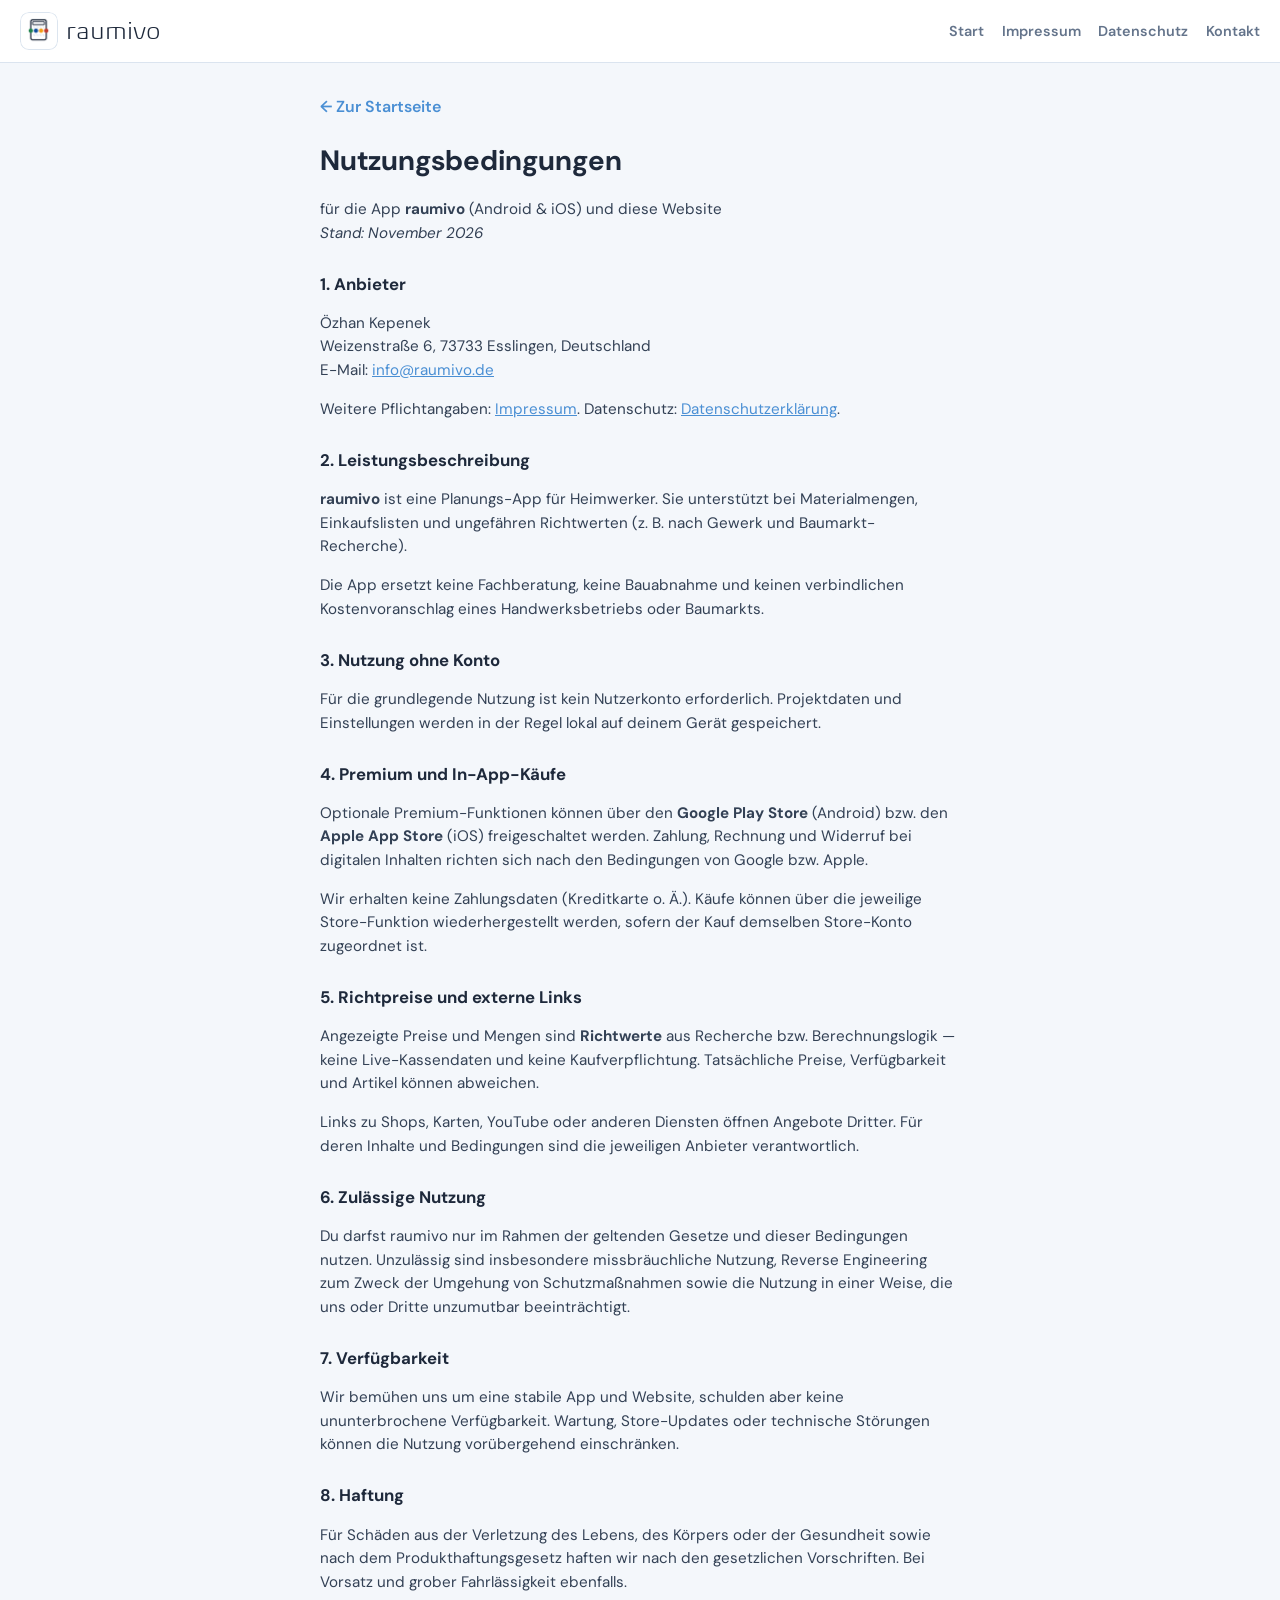
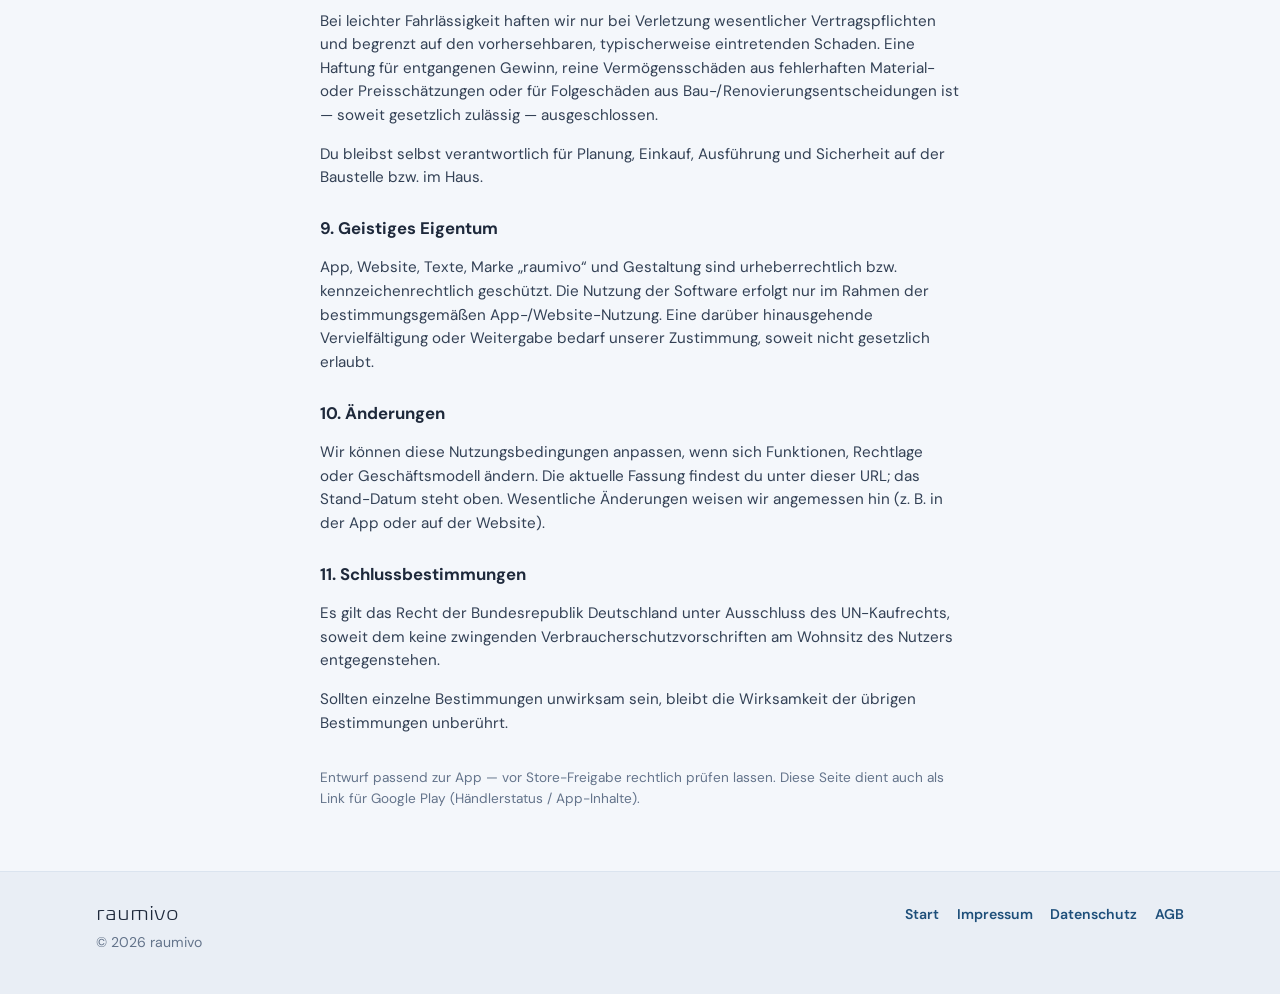
==== agb.html @ 6d39c4d2 "Add Nutzungsbedingungen (AGB) page and footer links for Play Store. Co-authored-by: Cursor <cursorag" ====
<!DOCTYPE html>
<html lang="de">
<head>
    <meta charset="UTF-8">
    <meta name="viewport" content="width=device-width, initial-scale=1">
    <title>Nutzungsbedingungen — raumivo</title>
    <meta name="description" content="Nutzungsbedingungen (AGB) für die App raumivo und die Website raumivo.de.">
    <meta name="theme-color" content="#3A7BC8">
    <link rel="icon" type="image/png" href="img/logo.png">
    <link rel="preconnect" href="https://fonts.googleapis.com">
    <link rel="preconnect" href="https://fonts.gstatic.com" crossorigin>
    <link href="https://fonts.googleapis.com/css2?family=DM+Sans:ital,opsz,wght@0,9..40,400;0,9..40,600;0,9..40,700;1,9..40,400&display=swap" rel="stylesheet">
    <link rel="stylesheet" href="site.css">
</head>
<body>
    <header class="site-header">
        <a class="brand" href="index.html" aria-label="raumivo Start">
            <img src="img/logo.png" width="40" height="40" alt="">
            <span class="brand-name raumivo-wordmark">raumivo</span>
        </a>
        <nav class="site-nav" aria-label="Seiten">
            <a href="index.html">Start</a>
            <a href="impressum.html">Impressum</a>
            <a href="datenschutz.html">Datenschutz</a>
            <a href="mailto:info@raumivo.de" data-site-email>Kontakt</a>
        </nav>
    </header>

    <main class="legal-page">
        <div class="section-inner">
            <a class="back-link" href="index.html">← Zur Startseite</a>
            <h1>Nutzungsbedingungen</h1>
            <p>für die App <strong>raumivo</strong> (Android &amp; iOS) und diese Website<br>
                <em>Stand: November 2026</em></p>

            <h2>1. Anbieter</h2>
            <p>
                Özhan Kepenek<br>
                Weizenstraße 6, 73733 Esslingen, Deutschland<br>
                E-Mail: <a href="mailto:info@raumivo.de" data-site-email="fill">info@raumivo.de</a>
            </p>
            <p>Weitere Pflichtangaben: <a href="impressum.html">Impressum</a>. Datenschutz: <a href="datenschutz.html">Datenschutzerklärung</a>.</p>

            <h2>2. Leistungsbeschreibung</h2>
            <p><strong>raumivo</strong> ist eine Planungs-App für Heimwerker. Sie unterstützt bei Materialmengen, Einkaufslisten und ungefähren Richtwerten (z.&nbsp;B. nach Gewerk und Baumarkt-Recherche).</p>
            <p>Die App ersetzt keine Fachberatung, keine Bauabnahme und keinen verbindlichen Kostenvoranschlag eines Handwerksbetriebs oder Baumarkts.</p>

            <h2>3. Nutzung ohne Konto</h2>
            <p>Für die grundlegende Nutzung ist kein Nutzerkonto erforderlich. Projektdaten und Einstellungen werden in der Regel lokal auf deinem Gerät gespeichert.</p>

            <h2>4. Premium und In-App-Käufe</h2>
            <p>Optionale Premium-Funktionen können über den <strong>Google Play Store</strong> (Android) bzw. den <strong>Apple App Store</strong> (iOS) freigeschaltet werden. Zahlung, Rechnung und Widerruf bei digitalen Inhalten richten sich nach den Bedingungen von Google bzw. Apple.</p>
            <p>Wir erhalten keine Zahlungsdaten (Kreditkarte o.&nbsp;Ä.). Käufe können über die jeweilige Store-Funktion wiederhergestellt werden, sofern der Kauf demselben Store-Konto zugeordnet ist.</p>

            <h2>5. Richtpreise und externe Links</h2>
            <p>Angezeigte Preise und Mengen sind <strong>Richtwerte</strong> aus Recherche bzw. Berechnungslogik — keine Live-Kassendaten und keine Kaufverpflichtung. Tatsächliche Preise, Verfügbarkeit und Artikel können abweichen.</p>
            <p>Links zu Shops, Karten, YouTube oder anderen Diensten öffnen Angebote Dritter. Für deren Inhalte und Bedingungen sind die jeweiligen Anbieter verantwortlich.</p>

            <h2>6. Zulässige Nutzung</h2>
            <p>Du darfst raumivo nur im Rahmen der geltenden Gesetze und dieser Bedingungen nutzen. Unzulässig sind insbesondere missbräuchliche Nutzung, Reverse Engineering zum Zweck der Umgehung von Schutzmaßnahmen sowie die Nutzung in einer Weise, die uns oder Dritte unzumutbar beeinträchtigt.</p>

            <h2>7. Verfügbarkeit</h2>
            <p>Wir bemühen uns um eine stabile App und Website, schulden aber keine ununterbrochene Verfügbarkeit. Wartung, Store-Updates oder technische Störungen können die Nutzung vorübergehend einschränken.</p>

            <h2>8. Haftung</h2>
            <p>Für Schäden aus der Verletzung des Lebens, des Körpers oder der Gesundheit sowie nach dem Produkthaftungsgesetz haften wir nach den gesetzlichen Vorschriften. Bei Vorsatz und grober Fahrlässigkeit ebenfalls.</p>
            <p>Bei leichter Fahrlässigkeit haften wir nur bei Verletzung wesentlicher Vertragspflichten und begrenzt auf den vorhersehbaren, typischerweise eintretenden Schaden. Eine Haftung für entgangenen Gewinn, reine Vermögensschäden aus fehlerhaften Material- oder Preisschätzungen oder für Folgeschäden aus Bau-/Renovierungsentscheidungen ist — soweit gesetzlich zulässig — ausgeschlossen.</p>
            <p>Du bleibst selbst verantwortlich für Planung, Einkauf, Ausführung und Sicherheit auf der Baustelle bzw. im Haus.</p>

            <h2>9. Geistiges Eigentum</h2>
            <p>App, Website, Texte, Marke „raumivo“ und Gestaltung sind urheberrechtlich bzw. kennzeichenrechtlich geschützt. Die Nutzung der Software erfolgt nur im Rahmen der bestimmungsgemäßen App-/Website-Nutzung. Eine darüber hinausgehende Vervielfältigung oder Weitergabe bedarf unserer Zustimmung, soweit nicht gesetzlich erlaubt.</p>

            <h2>10. Änderungen</h2>
            <p>Wir können diese Nutzungsbedingungen anpassen, wenn sich Funktionen, Rechtlage oder Geschäftsmodell ändern. Die aktuelle Fassung findest du unter dieser URL; das Stand-Datum steht oben. Wesentliche Änderungen weisen wir angemessen hin (z.&nbsp;B. in der App oder auf der Website).</p>

            <h2>11. Schlussbestimmungen</h2>
            <p>Es gilt das Recht der Bundesrepublik Deutschland unter Ausschluss des UN-Kaufrechts, soweit dem keine zwingenden Verbraucherschutzvorschriften am Wohnsitz des Nutzers entgegenstehen.</p>
            <p>Sollten einzelne Bestimmungen unwirksam sein, bleibt die Wirksamkeit der übrigen Bestimmungen unberührt.</p>

            <p style="margin-top:2rem;font-size:0.85rem;color:#64748b;">Entwurf passend zur App — vor Store-Freigabe rechtlich prüfen lassen. Diese Seite dient auch als Link für Google Play (Händlerstatus / App-Inhalte).</p>
        </div>
    </main>

    <footer class="site-footer">
        <div class="section-inner">
            <div>
                <strong class="brand-name raumivo-wordmark" style="font-size:1.25rem;">raumivo</strong>
                <p style="margin:0.35rem 0 0;">© 2026 raumivo</p>
            </div>
            <div class="footer-links">
                <a href="index.html">Start</a>
                <a href="impressum.html">Impressum</a>
                <a href="datenschutz.html">Datenschutz</a>
                <a href="agb.html">AGB</a>
            </div>
        </div>
    </footer>

    <script src="site-config.js"></script>
    <script src="site.js"></script>
</body>
</html>
---- site.css ----
/* raumivo.de — gemeinsame Website-Styles */
@font-face {
    font-family: "Biome";
    font-style: normal;
    font-weight: 300;
    font-display: swap;
    src: url("./Biome-W04-Light.ttf") format("truetype");
}

:root {
    --blue: #3a7bc8;
    --blue-mid: #4a8fd4;
    --blue-deep: #1e4f7a;
    --blue-soft: #e8f1fa;
    --yellow: #eebb22;
    --laminat: #d97706;
    --ink: #1e293b;
    --muted: #64748b;
    --line: #dbe4ef;
    --paper: #f4f7fb;
    --white: #ffffff;
    --font-wordmark: "Biome", -apple-system, BlinkMacSystemFont, "Segoe UI", system-ui, sans-serif;
    --font-body: "DM Sans", system-ui, sans-serif;
    --radius: 1rem;
    --max: 68rem;
}

*,
*::before,
*::after {
    box-sizing: border-box;
}

html {
    scroll-behavior: smooth;
}

body {
    margin: 0;
    font-family: var(--font-body);
    color: var(--ink);
    background: var(--paper);
    line-height: 1.55;
    -webkit-font-smoothing: antialiased;
}

img {
    max-width: 100%;
    height: auto;
    display: block;
}

a {
    color: var(--blue-mid);
}

a:hover {
    color: var(--blue-deep);
}

.raumivo-wordmark {
    font-family: var(--font-wordmark);
    font-weight: 300;
    letter-spacing: 0;
    text-transform: lowercase;
}

.site-header {
    position: sticky;
    top: 0;
    z-index: 20;
    display: flex;
    align-items: center;
    justify-content: space-between;
    gap: 0.75rem 1rem;
    padding: 0.75rem 1.25rem;
    /* Solid — transparent logo must not sit on frosted/hero bleed */
    background: #fff;
    border-bottom: 1px solid var(--line);
}

.brand {
    display: inline-flex;
    align-items: center;
    gap: 0.55rem;
    text-decoration: none;
    color: inherit;
    min-width: 0;
    flex-shrink: 0;
}

.brand img {
    width: 2.35rem;
    height: 2.35rem;
    flex-shrink: 0;
    padding: 0.2rem;
    border-radius: 0.55rem;
    background: #fff;
    box-shadow: inset 0 0 0 1px rgba(219, 228, 239, 0.95);
}

.brand-name {
    font-size: 1.45rem;
    line-height: 1;
    color: var(--ink);
}

.site-nav {
    display: flex;
    flex-wrap: nowrap;
    align-items: center;
    justify-content: flex-end;
    gap: 0.85rem 1.1rem;
    font-size: 0.9rem;
    font-weight: 600;
}

.site-nav a {
    text-decoration: none;
    color: var(--muted);
    white-space: nowrap;
}

.site-nav a:hover {
    color: var(--blue);
}

@media (max-width: 560px) {
    .site-header {
        flex-wrap: wrap;
        padding: 0.65rem 1rem 0.7rem;
        row-gap: 0.55rem;
    }

    .brand {
        width: 100%;
    }

    .brand img {
        width: 2.1rem;
        height: 2.1rem;
    }

    .brand-name {
        font-size: 1.28rem;
    }

    .site-nav {
        width: 100%;
        justify-content: flex-start;
        gap: 1rem;
        font-size: 0.82rem;
        padding-top: 0.15rem;
        border-top: 1px solid var(--line);
    }
}

/* —— Hero (full-bleed Laminat) —— */
.hero {
    position: relative;
    overflow: hidden;
    min-height: min(92vh, 46rem);
    display: flex;
    align-items: flex-end;
    padding: 3.5rem 1.25rem 3rem;
    color: #fff;
}

.hero-bg {
    position: absolute;
    inset: 0;
    background-size: cover;
    background-position: center;
    transform: scale(1.02);
    animation: heroZoom 14s ease-out both;
}

.hero-shade {
    position: absolute;
    inset: 0;
    background: linear-gradient(
        115deg,
        rgba(15, 23, 42, 0.82) 0%,
        rgba(15, 23, 42, 0.55) 48%,
        rgba(30, 79, 122, 0.35) 100%
    );
}

.hero-inner {
    position: relative;
    z-index: 1;
    width: 100%;
    max-width: var(--max);
    margin: 0 auto;
    animation: heroIn 0.8s ease both;
}

.hero-brand {
    display: flex;
    align-items: center;
    gap: 0.85rem;
    margin-bottom: 1.1rem;
}

.logo-plate {
    display: grid;
    place-items: center;
    width: 4.35rem;
    height: 4.35rem;
    border-radius: 1.05rem;
    background: #fff;
    box-shadow: 0 8px 22px rgba(15, 23, 42, 0.28);
    flex-shrink: 0;
}

.hero-brand img {
    width: 3.35rem;
    height: 3.35rem;
    filter: none;
}

.hero-slogans {
    display: flex;
    flex-wrap: wrap;
    gap: 0.45rem;
    list-style: none;
    margin: 0 0 0.9rem;
    padding: 0;
    max-width: 36rem;
}

.hero-slogans li {
    margin: 0;
    padding: 0.32rem 0.7rem;
    border-radius: 999px;
    background: rgba(255, 255, 255, 0.16);
    border: 1px solid rgba(255, 255, 255, 0.38);
    color: #fff;
    font-size: 0.86rem;
    font-weight: 700;
    letter-spacing: -0.01em;
}

.hero-wordmark {
    font-size: clamp(2.75rem, 9vw, 4.5rem);
    line-height: 1;
    margin: 0;
    color: #fff;
    text-shadow: 0 2px 18px rgba(0, 0, 0, 0.35);
}

.hero-kicker {
    display: inline-block;
    margin: 0 0 0.55rem;
    padding: 0.2rem 0.55rem;
    border-radius: 999px;
    background: rgba(217, 119, 6, 0.95);
    color: #fff;
    font-size: 0.72rem;
    font-weight: 800;
    letter-spacing: 0.06em;
    text-transform: uppercase;
}

.hero-headline {
    font-family: var(--font-body);
    font-size: clamp(1.4rem, 3.8vw, 2rem);
    font-weight: 700;
    line-height: 1.2;
    max-width: 18ch;
    margin: 0 0 0.75rem;
    color: #fff;
    letter-spacing: -0.02em;
}

.hero-lead {
    max-width: 34rem;
    margin: 0 0 1.5rem;
    font-size: 1.05rem;
    color: rgba(255, 255, 255, 0.88);
}

.cta-row {
    display: flex;
    flex-wrap: wrap;
    gap: 0.65rem;
}

.btn {
    display: inline-flex;
    align-items: center;
    justify-content: center;
    min-height: 2.85rem;
    padding: 0.7rem 1.15rem;
    border-radius: 999px;
    font-family: var(--font-body);
    font-size: 0.95rem;
    font-weight: 700;
    text-decoration: none;
    border: 2px solid transparent;
    transition: transform 0.18s ease, background 0.18s ease, border-color 0.18s ease, color 0.18s ease;
}

.btn:hover {
    transform: translateY(-1px);
}

.btn-primary {
    background: var(--blue);
    color: var(--white);
}

.btn-primary:hover {
    background: #2f6aaf;
    color: var(--white);
}

.btn-secondary {
    background: rgba(255, 255, 255, 0.95);
    color: var(--blue-deep);
    border-color: transparent;
}

.btn-secondary:hover {
    background: #fff;
    color: var(--blue);
}

.btn.is-soon.btn-secondary,
.btn.is-soon.btn-primary {
    opacity: 0.98;
}

.btn-ghost {
    background: transparent;
    color: var(--blue-deep);
    border-color: transparent;
    text-decoration: underline;
    text-underline-offset: 3px;
    font-weight: 600;
}

.btn-ghost-on-dark {
    color: rgba(255, 255, 255, 0.92);
}

.btn-ghost-on-dark:hover {
    color: #fff;
}

/* —— Sections —— */
.section {
    padding: 3.5rem 1.25rem;
}

.section-inner {
    max-width: var(--max);
    margin: 0 auto;
}

.section h2 {
    font-family: var(--font-body);
    font-size: clamp(1.45rem, 3vw, 1.85rem);
    font-weight: 700;
    letter-spacing: -0.02em;
    margin: 0 0 0.5rem;
}

.section-lead {
    margin: 0 0 1.75rem;
    max-width: 36rem;
    color: var(--muted);
}

/* Gewerk-Fotos */
.section-trades {
    background: var(--white);
    border-bottom: 1px solid var(--line);
}

.section-trades h2 {
    margin-bottom: 1.35rem;
}

.trade-grid {
    display: grid;
    grid-template-columns: 1fr 1fr;
    gap: 0.7rem;
}

@media (min-width: 800px) {
    .trade-grid {
        grid-template-columns: 2fr 1fr 1fr;
        grid-template-rows: auto auto;
        gap: 0.85rem;
    }

    .trade-tile--star {
        grid-row: span 2;
        min-height: 100%;
    }
}

.trade-tile {
    position: relative;
    isolation: isolate;
    min-height: 7.6rem;
    border-radius: 1rem;
    overflow: hidden;
    box-shadow: 0 1px 2px rgba(15, 23, 42, 0.08);
}

.trade-tile--star {
    min-height: 10.5rem;
    box-shadow: 0 0 0 2px var(--laminat), 0 8px 22px rgba(217, 119, 6, 0.22);
}

.trade-tile-bg {
    position: absolute;
    inset: 0;
    background-size: cover;
    background-position: center;
}

.trade-tile-shade {
    position: absolute;
    inset: 0;
    background: linear-gradient(
        to top,
        rgba(15, 23, 42, 0.75) 0%,
        rgba(15, 23, 42, 0.32) 45%,
        rgba(15, 23, 42, 0.1) 100%
    );
}

.trade-tile-label {
    position: absolute;
    left: 0.75rem;
    right: 0.75rem;
    bottom: 0.7rem;
    z-index: 2;
    color: #fff;
    font-size: 1rem;
    font-weight: 800;
    text-shadow: 0 1px 3px rgba(0, 0, 0, 0.4);
}

.trade-tile-badge {
    position: absolute;
    top: 0.6rem;
    right: 0.6rem;
    z-index: 2;
    padding: 0.18rem 0.5rem;
    border-radius: 999px;
    background: rgba(217, 119, 6, 0.95);
    color: #fff;
    font-size: 0.65rem;
    font-weight: 800;
    letter-spacing: 0.05em;
    text-transform: uppercase;
}

.trade-tile--laminat::after,
.trade-tile--fliesen::after,
.trade-tile--farbe::after,
.trade-tile--tapete::after,
.trade-tile--putz::after,
.trade-tile--trockenbau::after {
    content: "";
    position: absolute;
    left: 0;
    right: 0;
    bottom: 0;
    height: 3px;
    z-index: 2;
}

.trade-tile--laminat::after { background: #d97706; }
.trade-tile--fliesen::after { background: #0d9488; }
.trade-tile--farbe::after { background: #3a7bc8; }
.trade-tile--tapete::after { background: #cc292b; }
.trade-tile--putz::after { background: #109342; }
.trade-tile--trockenbau::after { background: #eebb22; }

.section-how {
    background: var(--paper);
    border-bottom: 1px solid var(--line);
}

.steps {
    display: grid;
    gap: 1.25rem;
    list-style: none;
    margin: 0;
    padding: 0;
    counter-reset: step;
}

@media (min-width: 720px) {
    .steps {
        grid-template-columns: repeat(3, 1fr);
        gap: 1.5rem;
    }
}

.step {
    counter-increment: step;
    padding: 1.25rem 1.15rem;
    border-left: 3px solid var(--yellow);
    background: linear-gradient(180deg, #fff, var(--paper));
    animation: riseIn 0.7s ease both;
}

.step:nth-child(2) { animation-delay: 0.08s; }
.step:nth-child(3) { animation-delay: 0.16s; }

.step::before {
    content: counter(step);
    display: block;
    font-size: 1.5rem;
    font-weight: 700;
    color: var(--blue);
    margin-bottom: 0.35rem;
}

.step h3 {
    margin: 0 0 0.35rem;
    font-size: 1.05rem;
}

.step p {
    margin: 0;
    font-size: 0.95rem;
    color: var(--muted);
}

.checks {
    list-style: none;
    margin: 0;
    padding: 0;
    display: grid;
    gap: 0.85rem;
}

@media (min-width: 720px) {
    .checks {
        grid-template-columns: 1fr 1fr;
        gap: 0.9rem 1.5rem;
    }
}

.checks li {
    display: flex;
    gap: 0.7rem;
    align-items: flex-start;
    font-size: 0.98rem;
}

.check-mark {
    flex-shrink: 0;
    width: 1.35rem;
    height: 1.35rem;
    margin-top: 0.12rem;
    border-radius: 999px;
    background: var(--blue);
    color: var(--white);
    display: grid;
    place-items: center;
    font-size: 0.75rem;
    font-weight: 800;
}

.section-premium {
    background: linear-gradient(120deg, rgba(58, 123, 200, 0.1), rgba(238, 187, 34, 0.12));
    border-top: 1px solid var(--line);
}

.premium-box {
    max-width: 40rem;
}

.premium-box p {
    margin: 0 0 1rem;
    color: var(--muted);
}

.section-contact {
    background: var(--white);
    border-top: 1px solid var(--line);
    padding-top: 2rem;
    padding-bottom: 2rem;
}

.contact-box {
    max-width: 40rem;
}

.contact-hint {
    margin: 0;
    color: var(--muted);
    font-size: 0.95rem;
    line-height: 1.5;
}

.contact-hint a {
    font-weight: 700;
    text-decoration: underline;
    text-underline-offset: 3px;
}

/* —— Legal pages —— */
.legal-page {
    padding: 2rem 1.25rem 3rem;
}

.legal-page .section-inner {
    max-width: 40rem;
}

.legal-page h1 {
    font-size: 1.75rem;
    margin: 0 0 0.75rem;
}

.legal-page h2 {
    font-size: 1.05rem;
    margin: 1.6rem 0 0.5rem;
}

.legal-page p,
.legal-page li {
    color: #334155;
    font-size: 0.95rem;
}

.note-pending {
    background: #fff8e6;
    border: 1px solid #f0d889;
    border-radius: var(--radius);
    padding: 0.85rem 1rem;
    font-size: 0.9rem;
    color: #6b5420;
}

.back-link {
    display: inline-block;
    margin-bottom: 1.25rem;
    font-weight: 600;
    text-decoration: none;
}

/* —— Footer —— */
.site-footer {
    padding: 2rem 1.25rem 2.5rem;
    border-top: 1px solid var(--line);
    background: #e9eef5;
    color: var(--muted);
    font-size: 0.88rem;
}

.site-footer .section-inner {
    display: flex;
    flex-wrap: wrap;
    gap: 1rem 1.5rem;
    justify-content: space-between;
    align-items: flex-start;
}

.footer-links {
    display: flex;
    flex-wrap: wrap;
    gap: 0.85rem 1.1rem;
}

.footer-links a {
    text-decoration: none;
    font-weight: 600;
    color: var(--blue-deep);
}

@keyframes heroIn {
    from { opacity: 0; transform: translateY(12px); }
    to { opacity: 1; transform: translateY(0); }
}

@keyframes heroZoom {
    from { transform: scale(1.08); }
    to { transform: scale(1.02); }
}

@keyframes riseIn {
    from { opacity: 0; transform: translateY(10px); }
    to { opacity: 1; transform: translateY(0); }
}

@media (prefers-reduced-motion: reduce) {
    *,
    *::before,
    *::after {
        animation: none !important;
        transition: none !important;
    }
}
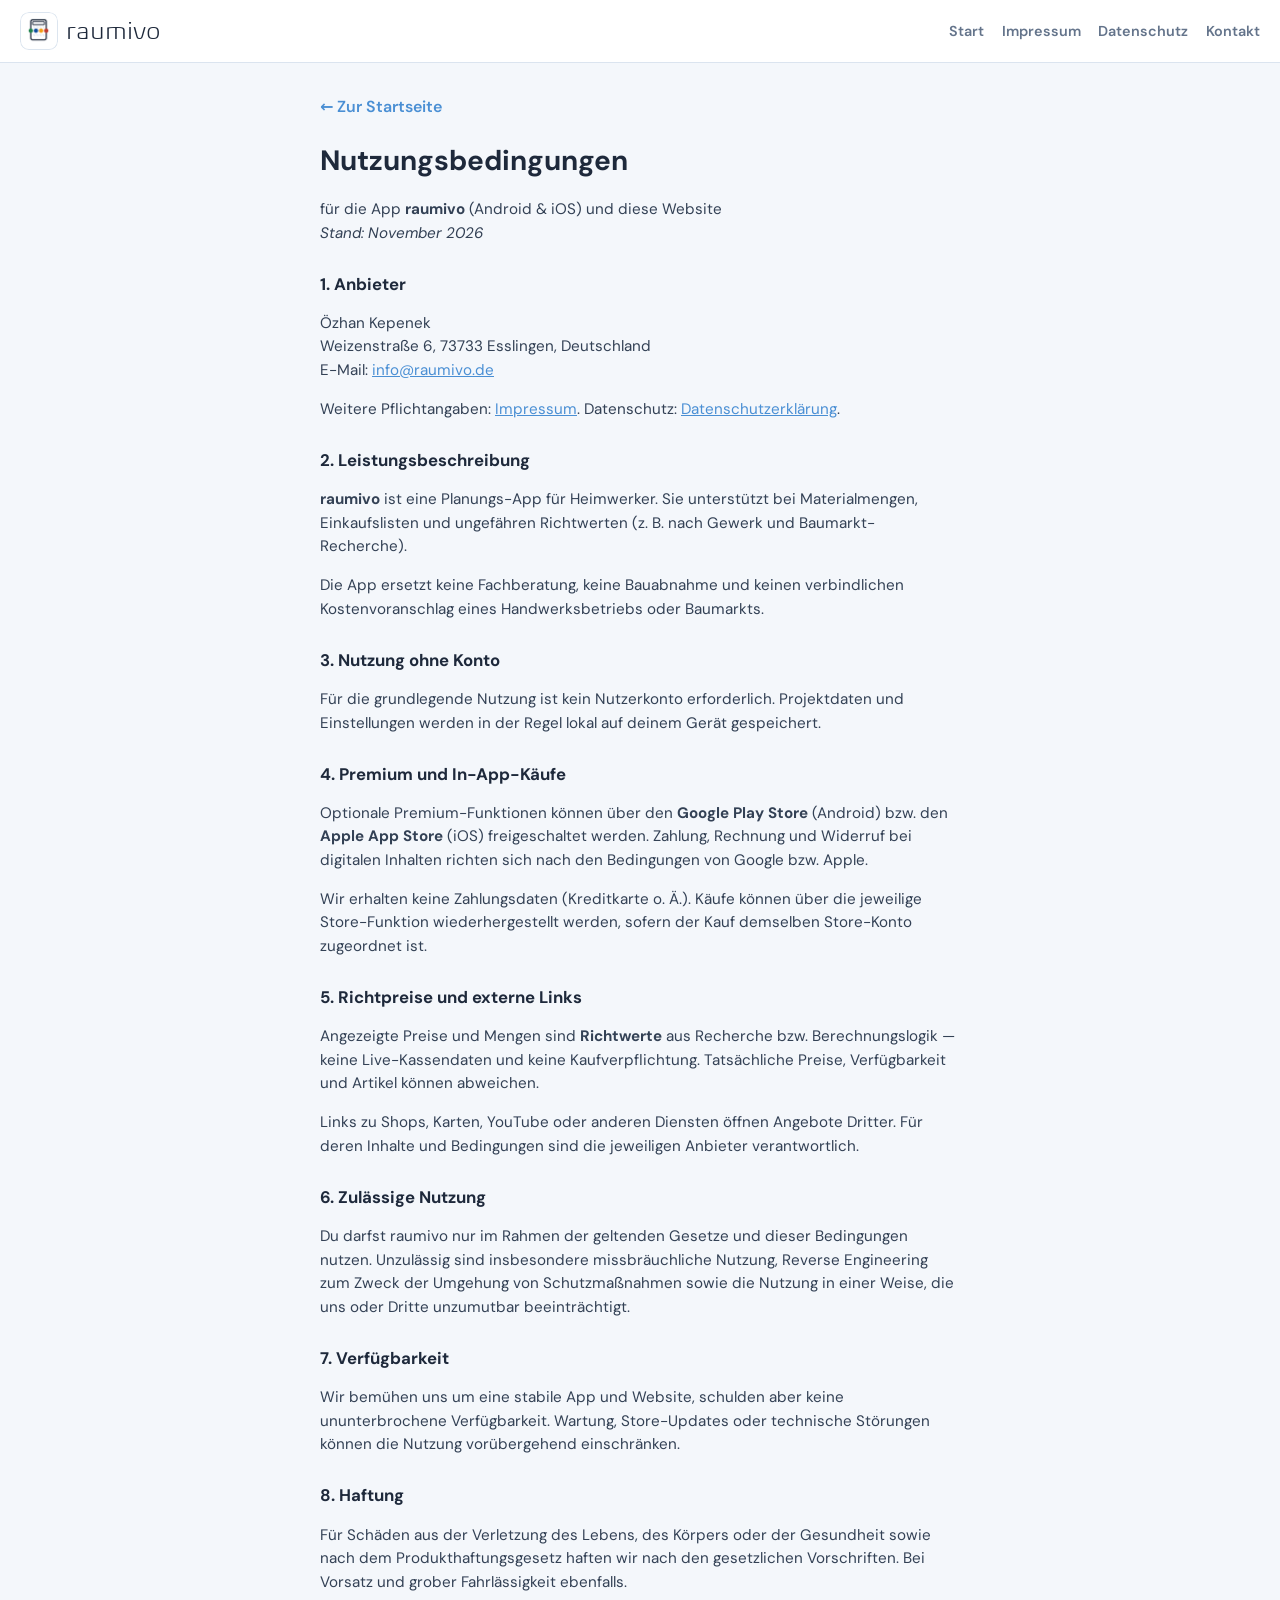
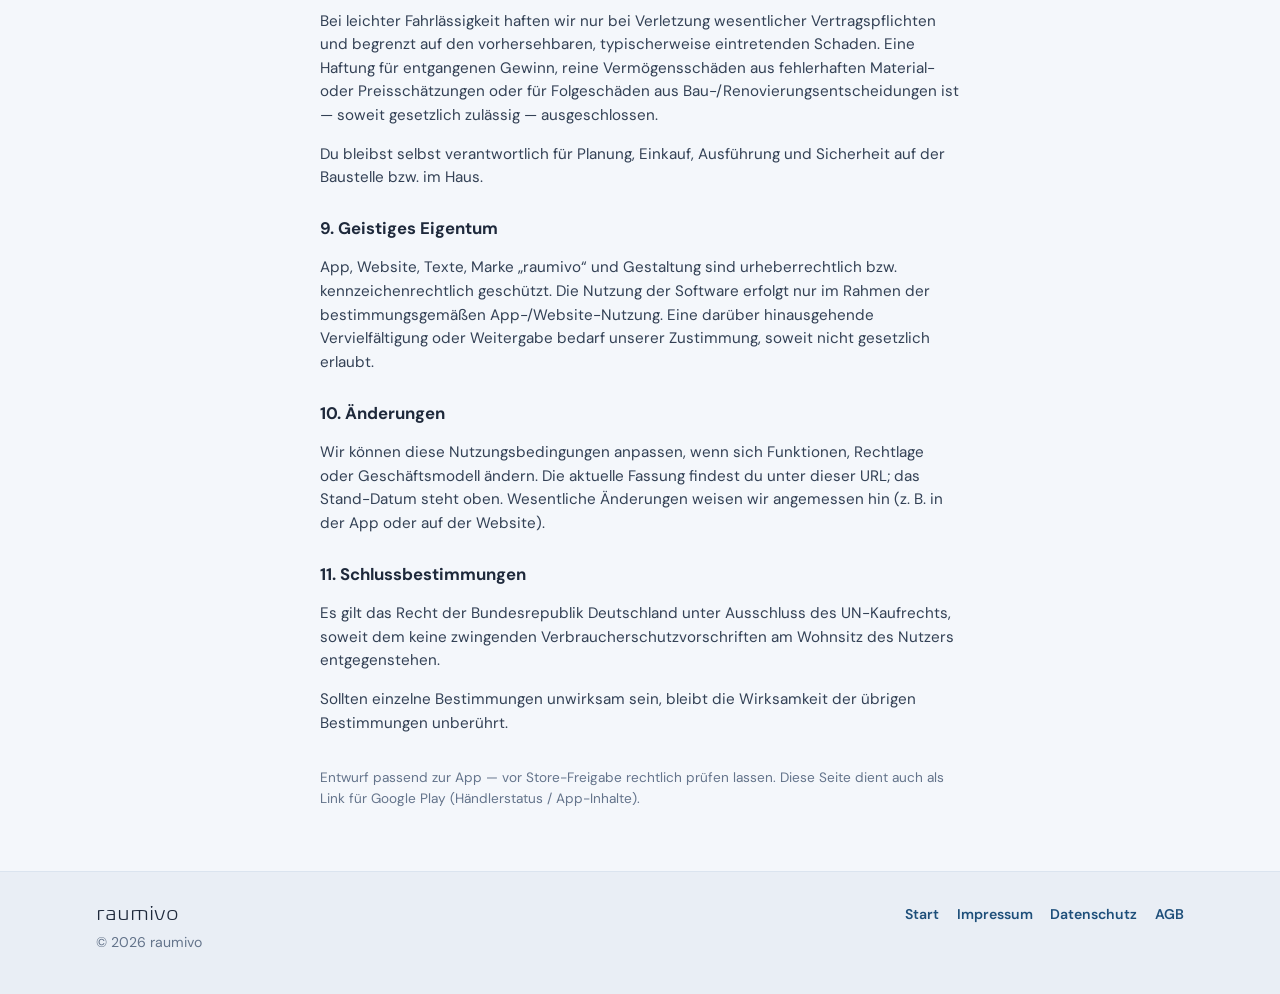
==== commit fa2efb19: "Host DM Sans locally and remove Google Fonts requests. Co-authored-by: Cursor <cursoragent@cursor.co" ====
--- a/agb.html
+++ b/agb.html
@@ -7,9 +7,6 @@
     <meta name="description" content="Nutzungsbedingungen (AGB) für die App raumivo und die Website raumivo.de.">
     <meta name="theme-color" content="#3A7BC8">
     <link rel="icon" type="image/png" href="img/logo.png">
-    <link rel="preconnect" href="https://fonts.googleapis.com">
-    <link rel="preconnect" href="https://fonts.gstatic.com" crossorigin>
-    <link href="https://fonts.googleapis.com/css2?family=DM+Sans:ital,opsz,wght@0,9..40,400;0,9..40,600;0,9..40,700;1,9..40,400&display=swap" rel="stylesheet">
     <link rel="stylesheet" href="site.css">
 </head>
 <body>
--- a/site.css
+++ b/site.css
@@ -5,6 +5,72 @@
     font-weight: 300;
     font-display: swap;
     src: url("./Biome-W04-Light.ttf") format("truetype");
+}
+
+/* DM Sans lokal (kein Google Fonts — keine IP an Google) */
+@font-face {
+    font-family: "DM Sans";
+    font-style: normal;
+    font-weight: 400;
+    font-display: swap;
+    src: url("./fonts/dm-sans-latin-ext-400-normal.woff2") format("woff2");
+    unicode-range: U+0100-02BA, U+02BD-02C5, U+02C7-02CC, U+02CE-02D7, U+02DD-02FF, U+0304, U+0308, U+0329, U+1D00-1DBF, U+1E00-1E9F, U+1EF2-1EFF, U+2020, U+20A0-20AB, U+20AD-20C0, U+2113, U+2C60-2C7F, U+A720-A7FF;
+}
+@font-face {
+    font-family: "DM Sans";
+    font-style: normal;
+    font-weight: 400;
+    font-display: swap;
+    src: url("./fonts/dm-sans-latin-400-normal.woff2") format("woff2");
+    unicode-range: U+0000-00FF, U+0131, U+0152-0153, U+02BB-02BC, U+02C6, U+02DA, U+02DC, U+0304, U+0308, U+0329, U+2000-206F, U+20AC, U+2122, U+2191, U+2193, U+2212, U+2215, U+FEFF, U+FFFD;
+}
+@font-face {
+    font-family: "DM Sans";
+    font-style: italic;
+    font-weight: 400;
+    font-display: swap;
+    src: url("./fonts/dm-sans-latin-ext-400-italic.woff2") format("woff2");
+    unicode-range: U+0100-02BA, U+02BD-02C5, U+02C7-02CC, U+02CE-02D7, U+02DD-02FF, U+0304, U+0308, U+0329, U+1D00-1DBF, U+1E00-1E9F, U+1EF2-1EFF, U+2020, U+20A0-20AB, U+20AD-20C0, U+2113, U+2C60-2C7F, U+A720-A7FF;
+}
+@font-face {
+    font-family: "DM Sans";
+    font-style: italic;
+    font-weight: 400;
+    font-display: swap;
+    src: url("./fonts/dm-sans-latin-400-italic.woff2") format("woff2");
+    unicode-range: U+0000-00FF, U+0131, U+0152-0153, U+02BB-02BC, U+02C6, U+02DA, U+02DC, U+0304, U+0308, U+0329, U+2000-206F, U+20AC, U+2122, U+2191, U+2193, U+2212, U+2215, U+FEFF, U+FFFD;
+}
+@font-face {
+    font-family: "DM Sans";
+    font-style: normal;
+    font-weight: 600;
+    font-display: swap;
+    src: url("./fonts/dm-sans-latin-ext-600-normal.woff2") format("woff2");
+    unicode-range: U+0100-02BA, U+02BD-02C5, U+02C7-02CC, U+02CE-02D7, U+02DD-02FF, U+0304, U+0308, U+0329, U+1D00-1DBF, U+1E00-1E9F, U+1EF2-1EFF, U+2020, U+20A0-20AB, U+20AD-20C0, U+2113, U+2C60-2C7F, U+A720-A7FF;
+}
+@font-face {
+    font-family: "DM Sans";
+    font-style: normal;
+    font-weight: 600;
+    font-display: swap;
+    src: url("./fonts/dm-sans-latin-600-normal.woff2") format("woff2");
+    unicode-range: U+0000-00FF, U+0131, U+0152-0153, U+02BB-02BC, U+02C6, U+02DA, U+02DC, U+0304, U+0308, U+0329, U+2000-206F, U+20AC, U+2122, U+2191, U+2193, U+2212, U+2215, U+FEFF, U+FFFD;
+}
+@font-face {
+    font-family: "DM Sans";
+    font-style: normal;
+    font-weight: 700;
+    font-display: swap;
+    src: url("./fonts/dm-sans-latin-ext-700-normal.woff2") format("woff2");
+    unicode-range: U+0100-02BA, U+02BD-02C5, U+02C7-02CC, U+02CE-02D7, U+02DD-02FF, U+0304, U+0308, U+0329, U+1D00-1DBF, U+1E00-1E9F, U+1EF2-1EFF, U+2020, U+20A0-20AB, U+20AD-20C0, U+2113, U+2C60-2C7F, U+A720-A7FF;
+}
+@font-face {
+    font-family: "DM Sans";
+    font-style: normal;
+    font-weight: 700;
+    font-display: swap;
+    src: url("./fonts/dm-sans-latin-700-normal.woff2") format("woff2");
+    unicode-range: U+0000-00FF, U+0131, U+0152-0153, U+02BB-02BC, U+02C6, U+02DA, U+02DC, U+0304, U+0308, U+0329, U+2000-206F, U+20AC, U+2122, U+2191, U+2193, U+2212, U+2215, U+FEFF, U+FFFD;
 }
 
 :root {
